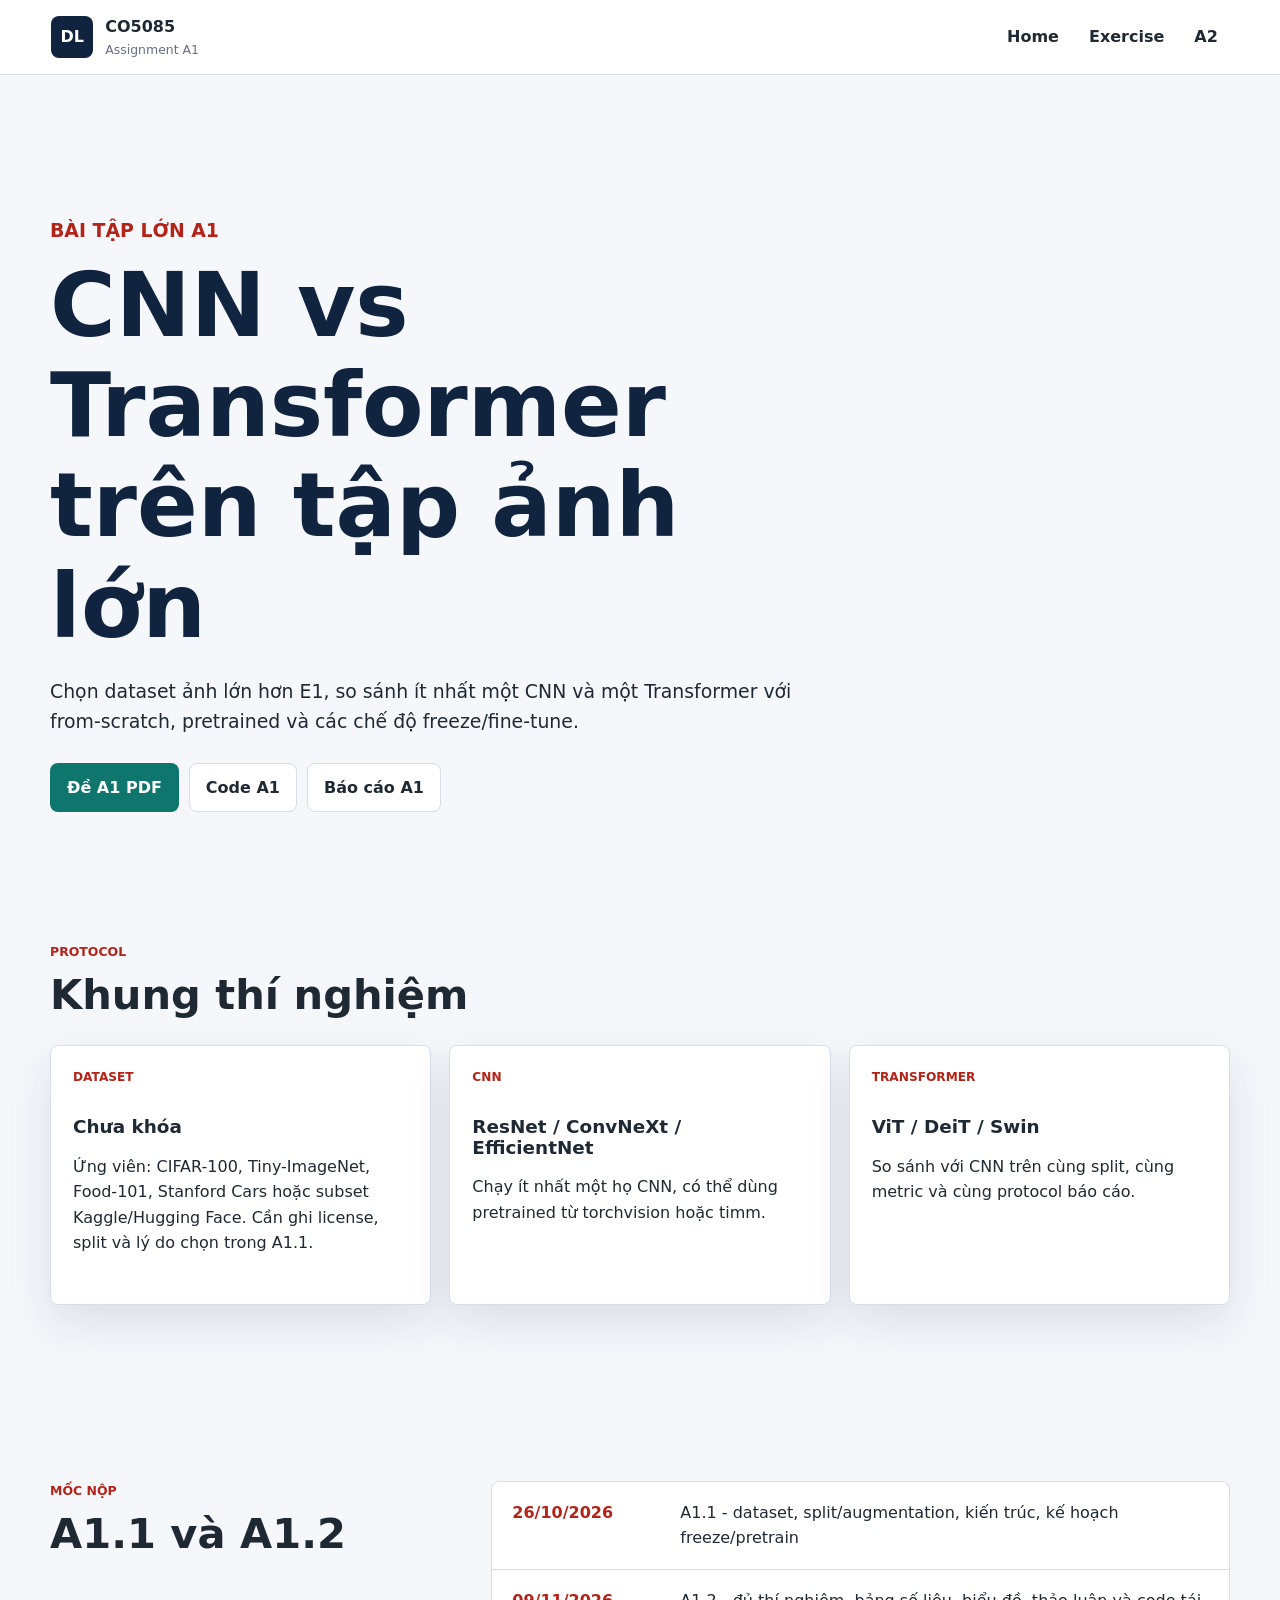
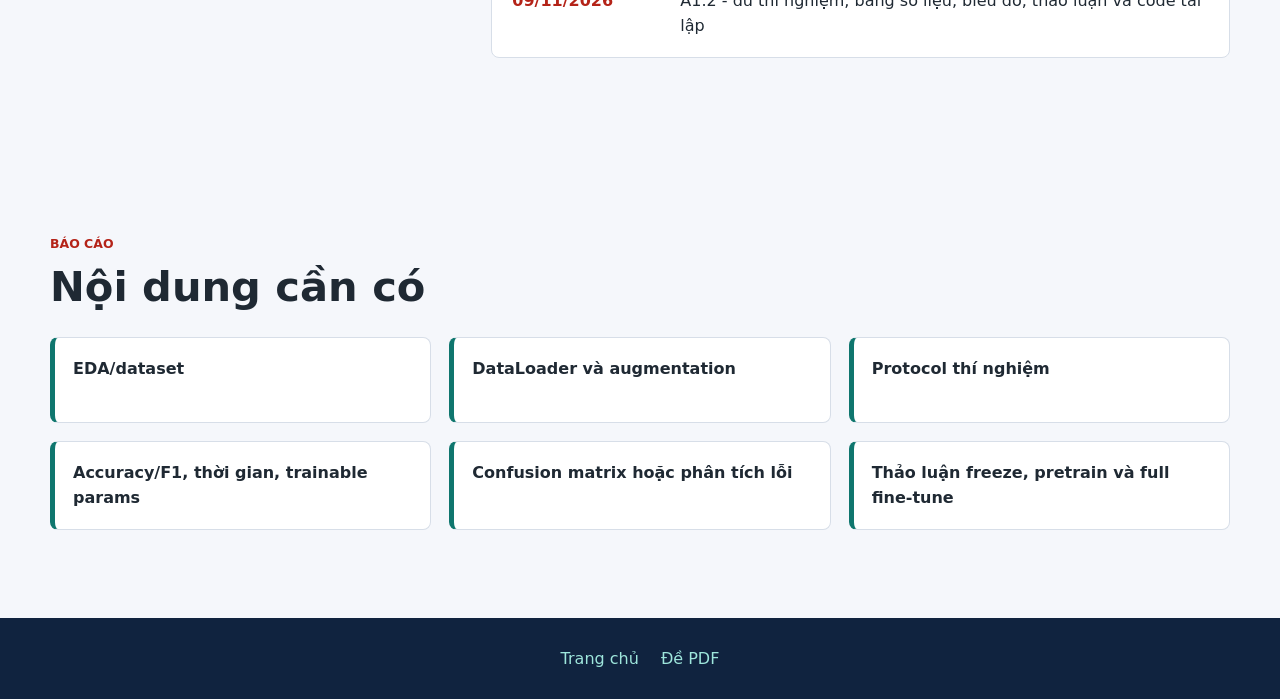
==== pages/assignment1.html @ 10798b80 "Create coursework landing page" ====
<!doctype html>
<html lang="vi">
  <head>
    <meta charset="utf-8" />
    <meta name="viewport" content="width=device-width, initial-scale=1" />
    <title>Assignment A1 - CO5085</title>
    <link rel="stylesheet" href="../assets/css/styles.css" />
  </head>
  <body>
    <header class="site-header">
      <a class="brand" href="../index.html" aria-label="Trang chủ CO5085">
        <span class="brand-mark">DL</span>
        <span>
          <strong>CO5085</strong>
          <small>Assignment A1</small>
        </span>
      </a>
      <nav class="nav-links" aria-label="Điều hướng chính">
        <a href="../index.html">Home</a>
        <a href="exercises.html">Exercise</a>
        <a href="assignment2.html">A2</a>
      </nav>
    </header>

    <main>
      <section class="page-hero">
        <p class="eyebrow">Bài tập lớn A1</p>
        <h1>CNN vs Transformer trên tập ảnh lớn</h1>
        <p>
          Chọn dataset ảnh lớn hơn E1, so sánh ít nhất một CNN và một Transformer với
          from-scratch, pretrained và các chế độ freeze/fine-tune.
        </p>
        <div class="hero-actions">
          <a class="button button-primary" href="../Exercise/assignment1-vne.pdf">Đề A1 PDF</a>
          <a class="button button-secondary" href="https://github.com/baond12/Deee_Learning_Course_Repo/tree/main/A1" target="_blank" rel="noreferrer">Code A1</a>
          <a class="button button-secondary" href="https://github.com/baond12/Deee_Learning_Course_Repo/blob/main/reports/assignment1.pdf" target="_blank" rel="noreferrer">Báo cáo A1</a>
        </div>
      </section>

      <section class="section">
        <div class="section-heading">
          <p class="section-kicker">Protocol</p>
          <h2>Khung thí nghiệm</h2>
        </div>
        <div class="detail-grid">
          <article class="detail-card">
            <span class="card-label">Dataset</span>
            <h3>Chưa khóa</h3>
            <p>
              Ứng viên: CIFAR-100, Tiny-ImageNet, Food-101, Stanford Cars hoặc subset
              Kaggle/Hugging Face. Cần ghi license, split và lý do chọn trong A1.1.
            </p>
          </article>
          <article class="detail-card">
            <span class="card-label">CNN</span>
            <h3>ResNet / ConvNeXt / EfficientNet</h3>
            <p>Chạy ít nhất một họ CNN, có thể dùng pretrained từ torchvision hoặc timm.</p>
          </article>
          <article class="detail-card">
            <span class="card-label">Transformer</span>
            <h3>ViT / DeiT / Swin</h3>
            <p>So sánh với CNN trên cùng split, cùng metric và cùng protocol báo cáo.</p>
          </article>
        </div>
      </section>

      <section class="section two-column">
        <div>
          <p class="section-kicker">Mốc nộp</p>
          <h2>A1.1 và A1.2</h2>
        </div>
        <div class="timeline">
          <div class="timeline-row">
            <time datetime="2026-10-26">26/10/2026</time>
            <span>A1.1 - dataset, split/augmentation, kiến trúc, kế hoạch freeze/pretrain</span>
          </div>
          <div class="timeline-row">
            <time datetime="2026-11-09">09/11/2026</time>
            <span>A1.2 - đủ thí nghiệm, bảng số liệu, biểu đồ, thảo luận và code tái lập</span>
          </div>
        </div>
      </section>

      <section class="section">
        <div class="section-heading">
          <p class="section-kicker">Báo cáo</p>
          <h2>Nội dung cần có</h2>
        </div>
        <div class="check-grid">
          <span>EDA/dataset</span>
          <span>DataLoader và augmentation</span>
          <span>Protocol thí nghiệm</span>
          <span>Accuracy/F1, thời gian, trainable params</span>
          <span>Confusion matrix hoặc phân tích lỗi</span>
          <span>Thảo luận freeze, pretrain và full fine-tune</span>
        </div>
      </section>
    </main>

    <footer class="site-footer">
      <a href="../index.html">Trang chủ</a>
      <a href="../Exercise/assignment1-vne.pdf">Đề PDF</a>
    </footer>
  </body>
</html>
---- assets/css/styles.css ----
:root {
  --ink: #1f2933;
  --muted: #667085;
  --line: #d7dee8;
  --paper: #ffffff;
  --surface: #f5f7fb;
  --deep: #10233f;
  --teal: #0f766e;
  --red: #b42318;
  --amber: #b7791f;
  --blue: #1d4ed8;
  --shadow: 0 18px 45px rgba(16, 35, 63, 0.11);
}

* {
  box-sizing: border-box;
}

body {
  margin: 0;
  color: var(--ink);
  background: var(--surface);
  font-family: Inter, ui-sans-serif, system-ui, -apple-system, BlinkMacSystemFont, "Segoe UI",
    sans-serif;
  line-height: 1.6;
}

a {
  color: var(--teal);
  text-decoration: none;
}

a:hover {
  color: var(--red);
}

.site-header {
  position: sticky;
  top: 0;
  z-index: 10;
  display: flex;
  align-items: center;
  justify-content: space-between;
  gap: 24px;
  padding: 14px clamp(18px, 4vw, 56px);
  background: rgba(255, 255, 255, 0.92);
  border-bottom: 1px solid var(--line);
  backdrop-filter: blur(14px);
}

.brand {
  display: inline-flex;
  align-items: center;
  gap: 12px;
  color: var(--ink);
}

.brand-mark {
  display: grid;
  width: 42px;
  height: 42px;
  place-items: center;
  border-radius: 8px;
  color: #ffffff;
  background: var(--deep);
  font-weight: 800;
  letter-spacing: 0;
}

.brand strong,
.brand small {
  display: block;
}

.brand small {
  color: var(--muted);
  font-size: 0.78rem;
}

.nav-links {
  display: flex;
  flex-wrap: wrap;
  gap: 8px;
  justify-content: flex-end;
}

.nav-links a {
  padding: 8px 11px;
  border-radius: 8px;
  color: var(--ink);
  font-weight: 650;
}

.nav-links a:hover {
  background: #e9eef5;
}

.hero {
  position: relative;
  display: grid;
  min-height: 72vh;
  align-items: end;
  overflow: hidden;
  background-position: center;
  background-size: cover;
}

.hero-home {
  background-image: url("../img/course-roadmap.png");
}

.hero-shade {
  position: absolute;
  inset: 0;
  background:
    linear-gradient(90deg, rgba(11, 31, 56, 0.88), rgba(11, 31, 56, 0.62) 52%, rgba(11, 31, 56, 0.22)),
    linear-gradient(0deg, rgba(11, 31, 56, 0.38), rgba(11, 31, 56, 0));
}

.hero-content {
  position: relative;
  width: min(860px, calc(100% - 36px));
  padding: 112px 0 80px;
  margin: 0 auto;
  color: #ffffff;
}

.eyebrow,
.section-kicker {
  margin: 0 0 10px;
  color: var(--red);
  font-size: 0.78rem;
  font-weight: 800;
  letter-spacing: 0;
  text-transform: uppercase;
}

.hero .eyebrow {
  color: #9ee6dc;
}

h1,
h2,
h3 {
  margin: 0;
  line-height: 1.12;
}

h1 {
  max-width: 760px;
  font-size: clamp(2.6rem, 7vw, 5.7rem);
  letter-spacing: 0;
}

h2 {
  font-size: clamp(1.7rem, 3.4vw, 2.6rem);
}

h3 {
  font-size: 1.15rem;
}

p {
  margin: 0;
}

.hero-copy,
.page-hero p {
  max-width: 760px;
  margin-top: 20px;
  font-size: clamp(1rem, 2vw, 1.18rem);
}

.hero-actions,
.card-actions {
  display: flex;
  flex-wrap: wrap;
  gap: 10px;
  margin-top: 26px;
}

.button,
.card-actions a,
.link-panel a {
  display: inline-flex;
  min-height: 42px;
  align-items: center;
  justify-content: center;
  border-radius: 8px;
  font-weight: 750;
}

.button {
  padding: 11px 16px;
  border: 1px solid transparent;
}

.button-primary {
  color: #ffffff;
  background: var(--teal);
}

.button-primary:hover {
  color: #ffffff;
  background: #0b5f59;
}

.button-secondary {
  color: var(--ink);
  background: #ffffff;
  border-color: var(--line);
}

.button-secondary:hover {
  color: var(--deep);
  background: #edf4f2;
}

.section {
  width: min(1180px, calc(100% - 36px));
  padding: clamp(54px, 8vw, 88px) 0;
  margin: 0 auto;
}

.section-heading {
  max-width: 760px;
  margin-bottom: 26px;
}

.two-column {
  display: grid;
  grid-template-columns: minmax(220px, 0.8fr) minmax(0, 1.6fr);
  gap: clamp(26px, 6vw, 72px);
  align-items: start;
}

.info-grid,
.submission-grid,
.work-grid,
.detail-grid,
.check-grid {
  display: grid;
  gap: 18px;
}

.info-grid {
  grid-template-columns: repeat(3, minmax(0, 1fr));
}

.submission-grid,
.work-grid,
.detail-grid {
  grid-template-columns: repeat(3, minmax(0, 1fr));
}

.info-card,
.submission-card,
.work-card,
.detail-card {
  min-width: 0;
  padding: 22px;
  border: 1px solid var(--line);
  border-radius: 8px;
  background: var(--paper);
  box-shadow: var(--shadow);
}

.submission-card,
.work-card,
.detail-card {
  display: flex;
  min-height: 260px;
  flex-direction: column;
  gap: 16px;
}

.card-label,
.status-pill {
  display: inline-flex;
  width: fit-content;
  align-items: center;
  border-radius: 999px;
  font-size: 0.76rem;
  font-weight: 800;
}

.card-label {
  margin-bottom: 14px;
  color: var(--red);
  text-transform: uppercase;
}

.status-pill {
  padding: 5px 9px;
  color: #ffffff;
  background: var(--deep);
}

.card-actions {
  margin-top: auto;
}

.card-actions a {
  padding: 8px 10px;
  background: #edf4f2;
}

.timeline {
  overflow: hidden;
  border: 1px solid var(--line);
  border-radius: 8px;
  background: var(--paper);
}

.timeline-row {
  display: grid;
  grid-template-columns: 150px minmax(0, 1fr);
  gap: 18px;
  padding: 18px 20px;
  border-bottom: 1px solid var(--line);
}

.timeline-row:last-child {
  border-bottom: 0;
}

.timeline-row time {
  color: var(--red);
  font-weight: 850;
}

.timeline-row span {
  min-width: 0;
}

.page-hero {
  width: min(1180px, calc(100% - 36px));
  padding: clamp(70px, 10vw, 120px) 0 42px;
  margin: 0 auto;
}

.page-hero h1 {
  color: var(--deep);
}

.clean-list {
  padding: 0;
  margin: 0;
  list-style: none;
}

.clean-list li {
  padding: 9px 0;
  border-top: 1px solid var(--line);
}

.link-panel {
  display: grid;
  grid-template-columns: repeat(2, minmax(0, 1fr));
  gap: 12px;
}

.link-panel a {
  padding: 14px 16px;
  color: var(--deep);
  background: #ffffff;
  border: 1px solid var(--line);
}

.link-panel a:hover {
  background: #edf4f2;
}

.check-grid {
  grid-template-columns: repeat(3, minmax(0, 1fr));
}

.check-grid span {
  min-height: 86px;
  padding: 18px;
  border: 1px solid var(--line);
  border-left: 5px solid var(--teal);
  border-radius: 8px;
  background: #ffffff;
  font-weight: 700;
}

.site-footer {
  display: flex;
  flex-wrap: wrap;
  gap: 12px 22px;
  justify-content: center;
  padding: 28px 18px;
  color: #dbe7f3;
  background: var(--deep);
}

.site-footer a {
  color: #9ee6dc;
}

@media (max-width: 920px) {
  .info-grid,
  .submission-grid,
  .work-grid,
  .detail-grid,
  .check-grid {
    grid-template-columns: 1fr 1fr;
  }

  .two-column {
    grid-template-columns: 1fr;
  }
}

@media (max-width: 680px) {
  .site-header {
    align-items: flex-start;
    flex-direction: column;
  }

  .nav-links {
    justify-content: flex-start;
  }

  .hero {
    min-height: 78vh;
  }

  .hero-content {
    padding: 92px 0 52px;
  }

  .info-grid,
  .submission-grid,
  .work-grid,
  .detail-grid,
  .check-grid,
  .link-panel {
    grid-template-columns: 1fr;
  }

  .timeline-row {
    grid-template-columns: 1fr;
    gap: 4px;
  }
}
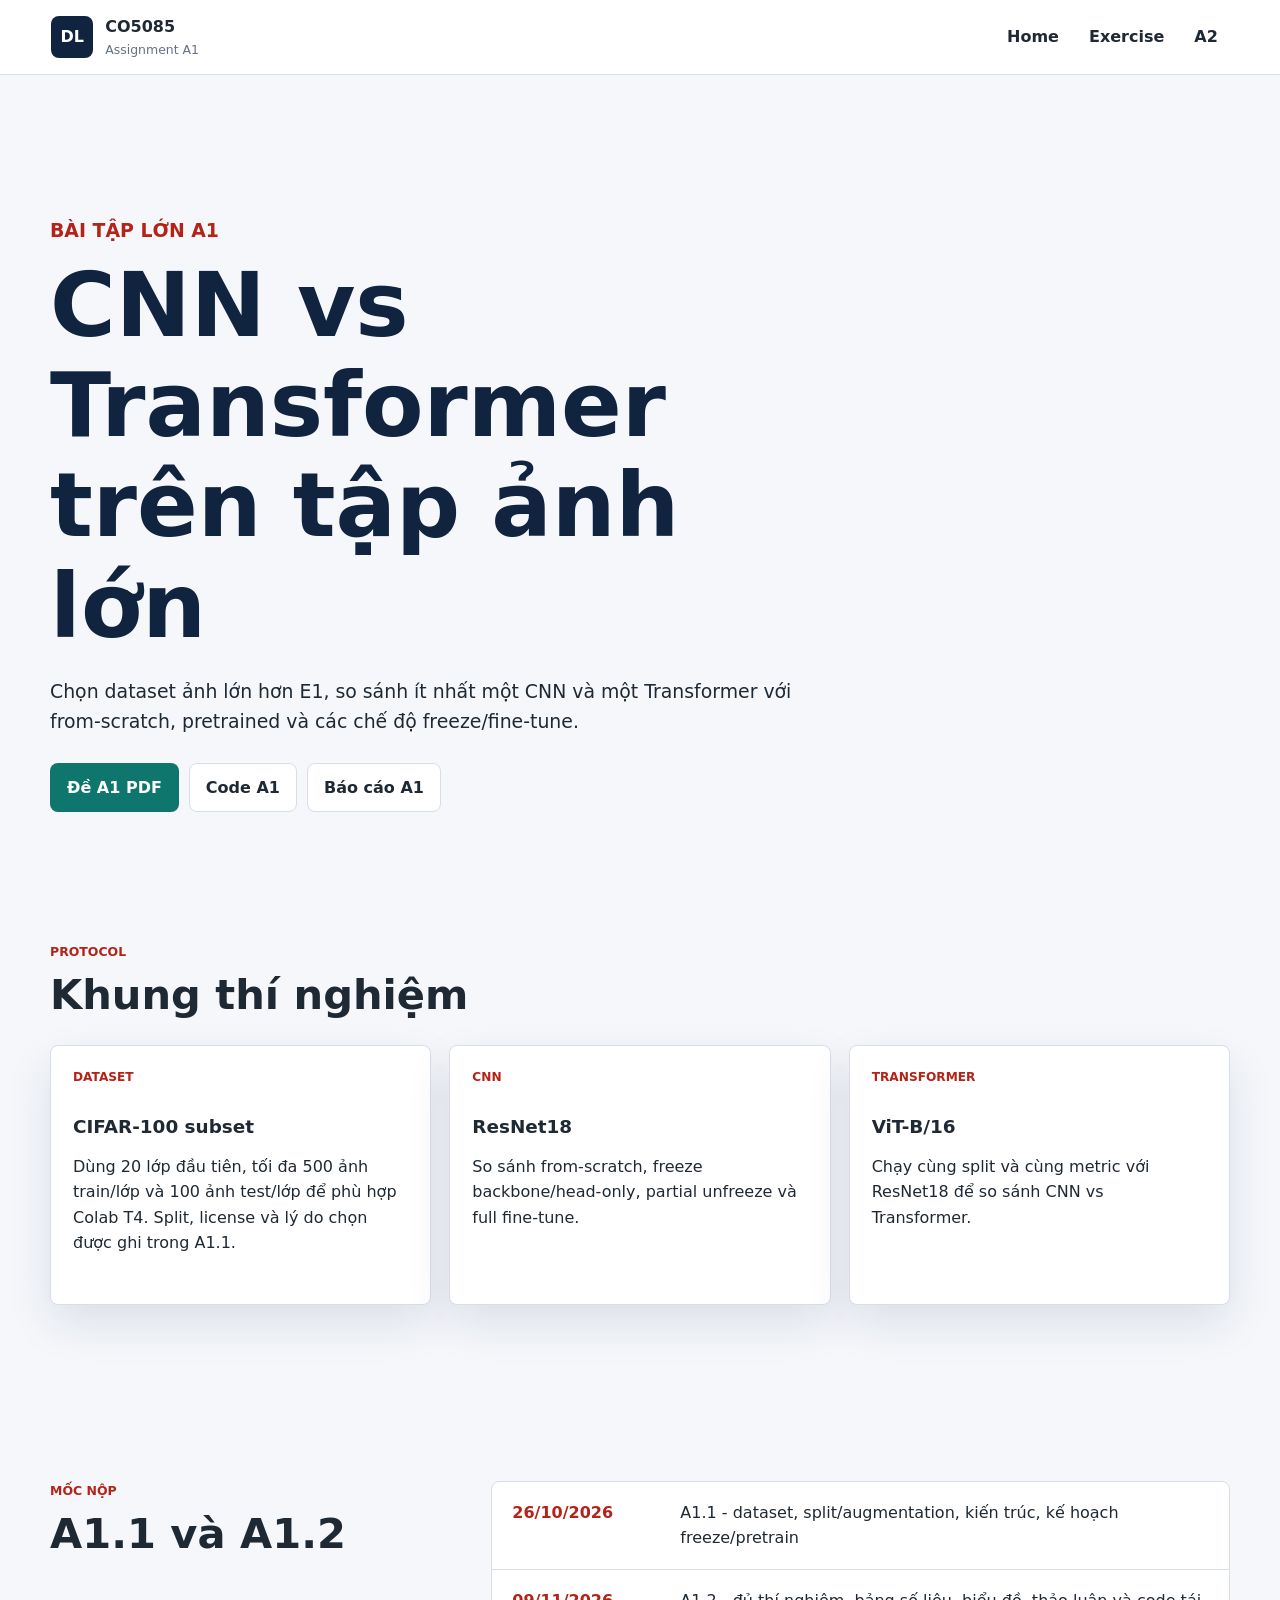
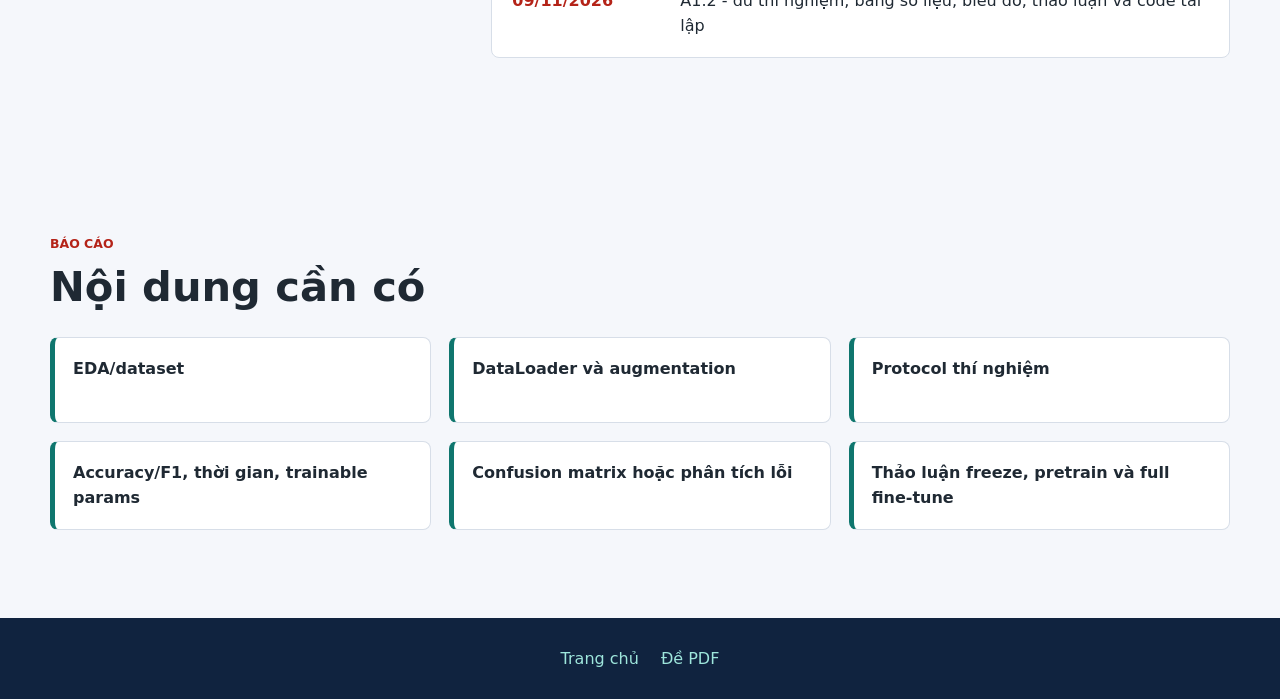
==== commit 9b7cf002: "Add A1.1 CNN vs Transformer pipeline" ====
--- a/pages/assignment1.html
+++ b/pages/assignment1.html
@@ -45,21 +45,21 @@
         <div class="detail-grid">
           <article class="detail-card">
             <span class="card-label">Dataset</span>
-            <h3>Chưa khóa</h3>
+            <h3>CIFAR-100 subset</h3>
             <p>
-              Ứng viên: CIFAR-100, Tiny-ImageNet, Food-101, Stanford Cars hoặc subset
-              Kaggle/Hugging Face. Cần ghi license, split và lý do chọn trong A1.1.
+              Dùng 20 lớp đầu tiên, tối đa 500 ảnh train/lớp và 100 ảnh test/lớp để phù
+              hợp Colab T4. Split, license và lý do chọn được ghi trong A1.1.
             </p>
           </article>
           <article class="detail-card">
             <span class="card-label">CNN</span>
-            <h3>ResNet / ConvNeXt / EfficientNet</h3>
-            <p>Chạy ít nhất một họ CNN, có thể dùng pretrained từ torchvision hoặc timm.</p>
+            <h3>ResNet18</h3>
+            <p>So sánh from-scratch, freeze backbone/head-only, partial unfreeze và full fine-tune.</p>
           </article>
           <article class="detail-card">
             <span class="card-label">Transformer</span>
-            <h3>ViT / DeiT / Swin</h3>
-            <p>So sánh với CNN trên cùng split, cùng metric và cùng protocol báo cáo.</p>
+            <h3>ViT-B/16</h3>
+            <p>Chạy cùng split và cùng metric với ResNet18 để so sánh CNN vs Transformer.</p>
           </article>
         </div>
       </section>
@@ -103,4 +103,3 @@
     </footer>
   </body>
 </html>
-
--- a/assets/css/styles.css
+++ b/assets/css/styles.css
@@ -244,7 +244,7 @@
 }
 
 .info-grid {
-  grid-template-columns: repeat(3, minmax(0, 1fr));
+  grid-template-columns: 1fr 1fr 1.4fr;
 }
 
 .submission-grid,
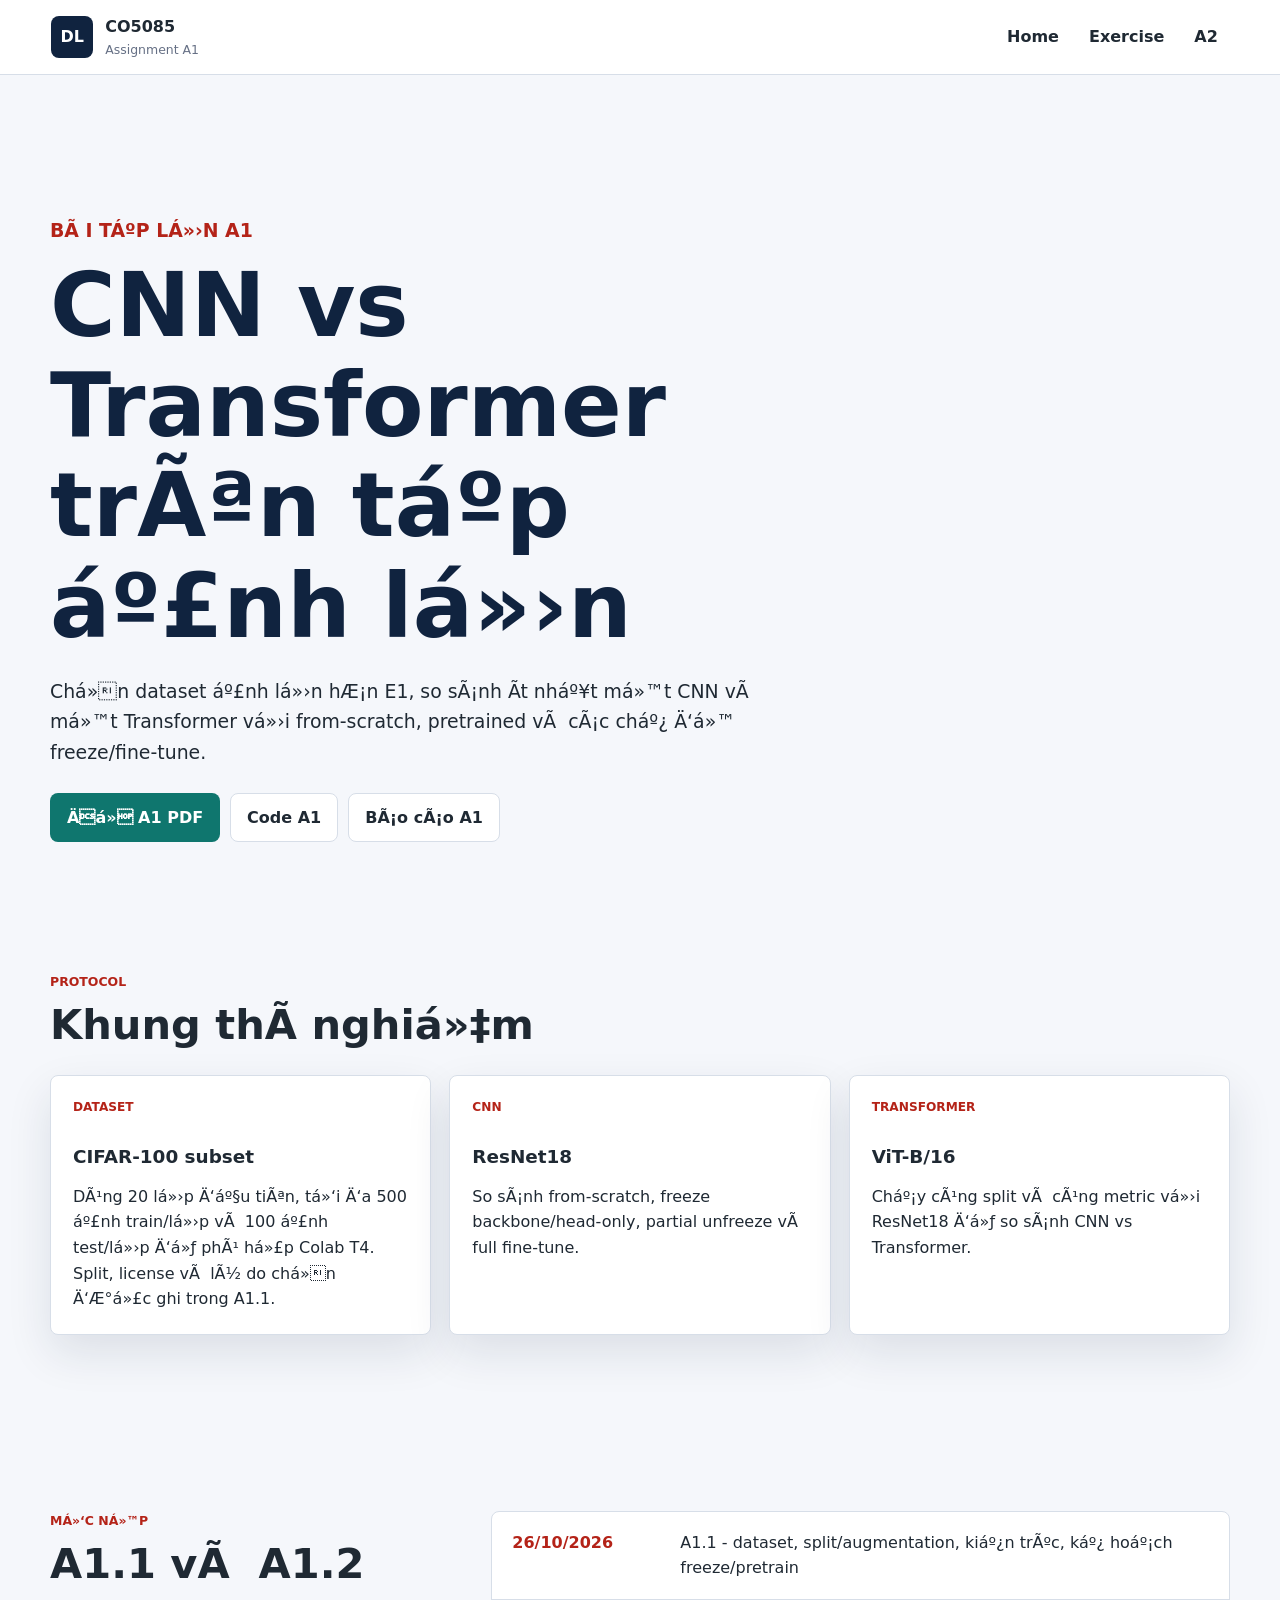
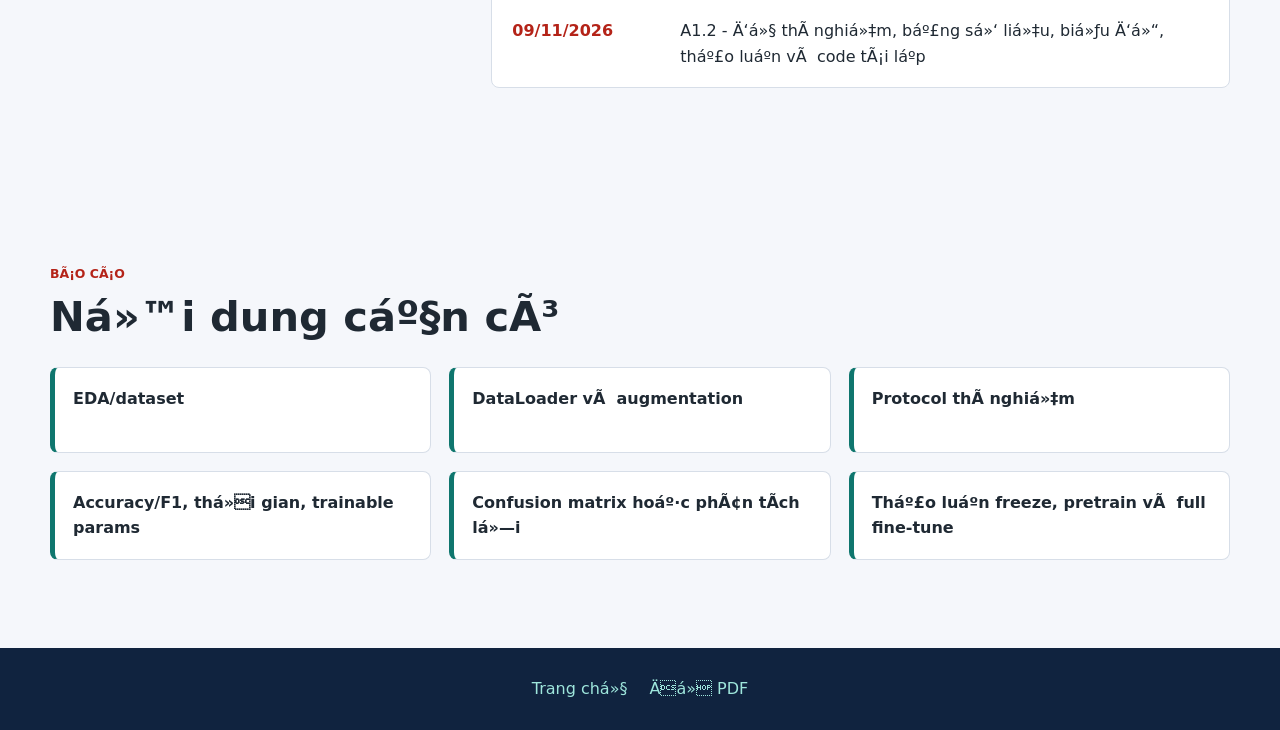
==== commit 917fa75c: "Update repository links after rename" ====
--- a/pages/assignment1.html
+++ b/pages/assignment1.html
@@ -1,4 +1,4 @@
-<!doctype html>
+﻿<!doctype html>
 <html lang="vi">
   <head>
     <meta charset="utf-8" />
@@ -8,14 +8,14 @@
   </head>
   <body>
     <header class="site-header">
-      <a class="brand" href="../index.html" aria-label="Trang chủ CO5085">
+      <a class="brand" href="../index.html" aria-label="Trang chá»§ CO5085">
         <span class="brand-mark">DL</span>
         <span>
           <strong>CO5085</strong>
           <small>Assignment A1</small>
         </span>
       </a>
-      <nav class="nav-links" aria-label="Điều hướng chính">
+      <nav class="nav-links" aria-label="Äiá»u hÆ°á»›ng chÃ­nh">
         <a href="../index.html">Home</a>
         <a href="exercises.html">Exercise</a>
         <a href="assignment2.html">A2</a>
@@ -24,82 +24,82 @@
 
     <main>
       <section class="page-hero">
-        <p class="eyebrow">Bài tập lớn A1</p>
-        <h1>CNN vs Transformer trên tập ảnh lớn</h1>
+        <p class="eyebrow">BÃ i táº­p lá»›n A1</p>
+        <h1>CNN vs Transformer trÃªn táº­p áº£nh lá»›n</h1>
         <p>
-          Chọn dataset ảnh lớn hơn E1, so sánh ít nhất một CNN và một Transformer với
-          from-scratch, pretrained và các chế độ freeze/fine-tune.
+          Chá»n dataset áº£nh lá»›n hÆ¡n E1, so sÃ¡nh Ã­t nháº¥t má»™t CNN vÃ  má»™t Transformer vá»›i
+          from-scratch, pretrained vÃ  cÃ¡c cháº¿ Ä‘á»™ freeze/fine-tune.
         </p>
         <div class="hero-actions">
-          <a class="button button-primary" href="../Exercise/assignment1-vne.pdf">Đề A1 PDF</a>
-          <a class="button button-secondary" href="https://github.com/baond12/Deee_Learning_Course_Repo/tree/main/A1" target="_blank" rel="noreferrer">Code A1</a>
-          <a class="button button-secondary" href="https://github.com/baond12/Deee_Learning_Course_Repo/blob/main/reports/assignment1.pdf" target="_blank" rel="noreferrer">Báo cáo A1</a>
+          <a class="button button-primary" href="../Exercise/assignment1-vne.pdf">Äá» A1 PDF</a>
+          <a class="button button-secondary" href="https://github.com/baond12/Deep_Learning_Course_HK261/tree/main/A1" target="_blank" rel="noreferrer">Code A1</a>
+          <a class="button button-secondary" href="https://github.com/baond12/Deep_Learning_Course_HK261/blob/main/reports/assignment1.pdf" target="_blank" rel="noreferrer">BÃ¡o cÃ¡o A1</a>
         </div>
       </section>
 
       <section class="section">
         <div class="section-heading">
           <p class="section-kicker">Protocol</p>
-          <h2>Khung thí nghiệm</h2>
+          <h2>Khung thÃ­ nghiá»‡m</h2>
         </div>
         <div class="detail-grid">
           <article class="detail-card">
             <span class="card-label">Dataset</span>
             <h3>CIFAR-100 subset</h3>
             <p>
-              Dùng 20 lớp đầu tiên, tối đa 500 ảnh train/lớp và 100 ảnh test/lớp để phù
-              hợp Colab T4. Split, license và lý do chọn được ghi trong A1.1.
+              DÃ¹ng 20 lá»›p Ä‘áº§u tiÃªn, tá»‘i Ä‘a 500 áº£nh train/lá»›p vÃ  100 áº£nh test/lá»›p Ä‘á»ƒ phÃ¹
+              há»£p Colab T4. Split, license vÃ  lÃ½ do chá»n Ä‘Æ°á»£c ghi trong A1.1.
             </p>
           </article>
           <article class="detail-card">
             <span class="card-label">CNN</span>
             <h3>ResNet18</h3>
-            <p>So sánh from-scratch, freeze backbone/head-only, partial unfreeze và full fine-tune.</p>
+            <p>So sÃ¡nh from-scratch, freeze backbone/head-only, partial unfreeze vÃ  full fine-tune.</p>
           </article>
           <article class="detail-card">
             <span class="card-label">Transformer</span>
             <h3>ViT-B/16</h3>
-            <p>Chạy cùng split và cùng metric với ResNet18 để so sánh CNN vs Transformer.</p>
+            <p>Cháº¡y cÃ¹ng split vÃ  cÃ¹ng metric vá»›i ResNet18 Ä‘á»ƒ so sÃ¡nh CNN vs Transformer.</p>
           </article>
         </div>
       </section>
 
       <section class="section two-column">
         <div>
-          <p class="section-kicker">Mốc nộp</p>
-          <h2>A1.1 và A1.2</h2>
+          <p class="section-kicker">Má»‘c ná»™p</p>
+          <h2>A1.1 vÃ  A1.2</h2>
         </div>
         <div class="timeline">
           <div class="timeline-row">
             <time datetime="2026-10-26">26/10/2026</time>
-            <span>A1.1 - dataset, split/augmentation, kiến trúc, kế hoạch freeze/pretrain</span>
+            <span>A1.1 - dataset, split/augmentation, kiáº¿n trÃºc, káº¿ hoáº¡ch freeze/pretrain</span>
           </div>
           <div class="timeline-row">
             <time datetime="2026-11-09">09/11/2026</time>
-            <span>A1.2 - đủ thí nghiệm, bảng số liệu, biểu đồ, thảo luận và code tái lập</span>
+            <span>A1.2 - Ä‘á»§ thÃ­ nghiá»‡m, báº£ng sá»‘ liá»‡u, biá»ƒu Ä‘á»“, tháº£o luáº­n vÃ  code tÃ¡i láº­p</span>
           </div>
         </div>
       </section>
 
       <section class="section">
         <div class="section-heading">
-          <p class="section-kicker">Báo cáo</p>
-          <h2>Nội dung cần có</h2>
+          <p class="section-kicker">BÃ¡o cÃ¡o</p>
+          <h2>Ná»™i dung cáº§n cÃ³</h2>
         </div>
         <div class="check-grid">
           <span>EDA/dataset</span>
-          <span>DataLoader và augmentation</span>
-          <span>Protocol thí nghiệm</span>
-          <span>Accuracy/F1, thời gian, trainable params</span>
-          <span>Confusion matrix hoặc phân tích lỗi</span>
-          <span>Thảo luận freeze, pretrain và full fine-tune</span>
+          <span>DataLoader vÃ  augmentation</span>
+          <span>Protocol thÃ­ nghiá»‡m</span>
+          <span>Accuracy/F1, thá»i gian, trainable params</span>
+          <span>Confusion matrix hoáº·c phÃ¢n tÃ­ch lá»—i</span>
+          <span>Tháº£o luáº­n freeze, pretrain vÃ  full fine-tune</span>
         </div>
       </section>
     </main>
 
     <footer class="site-footer">
-      <a href="../index.html">Trang chủ</a>
-      <a href="../Exercise/assignment1-vne.pdf">Đề PDF</a>
+      <a href="../index.html">Trang chá»§</a>
+      <a href="../Exercise/assignment1-vne.pdf">Äá» PDF</a>
     </footer>
   </body>
 </html>
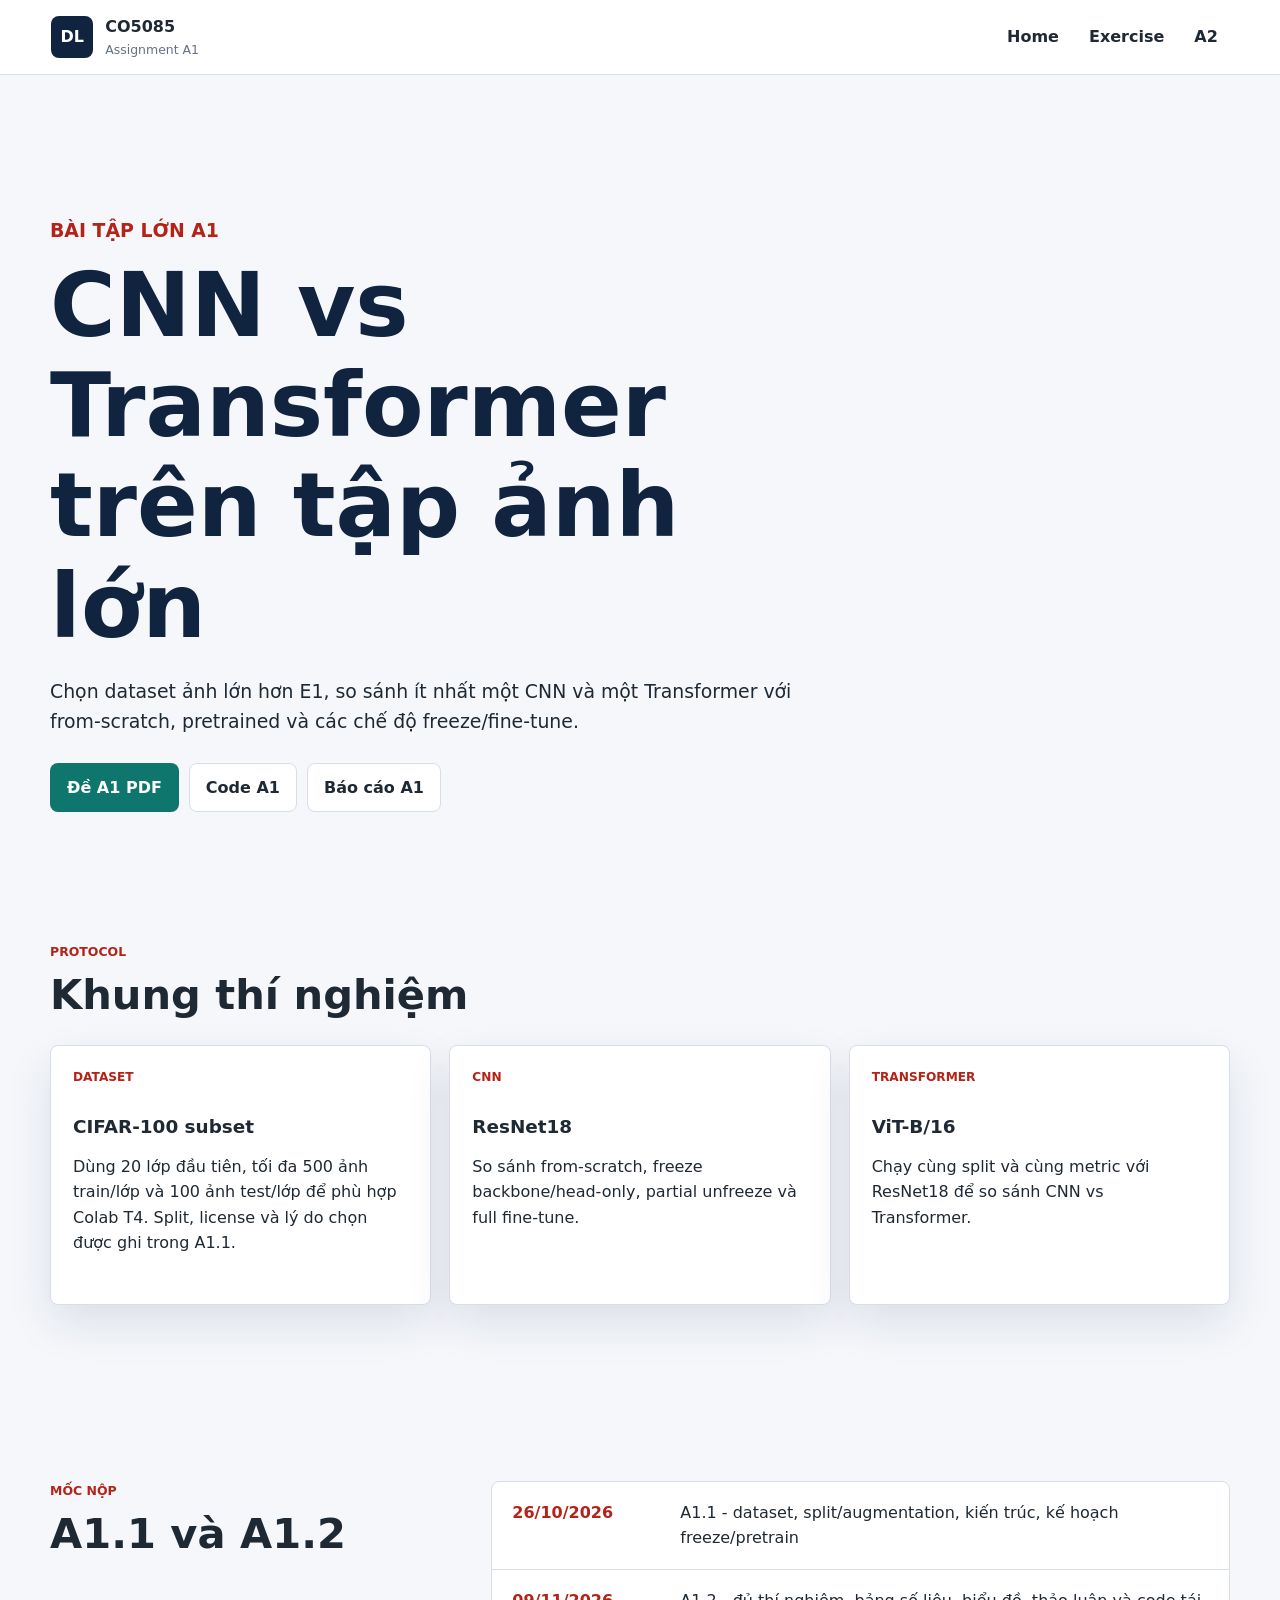
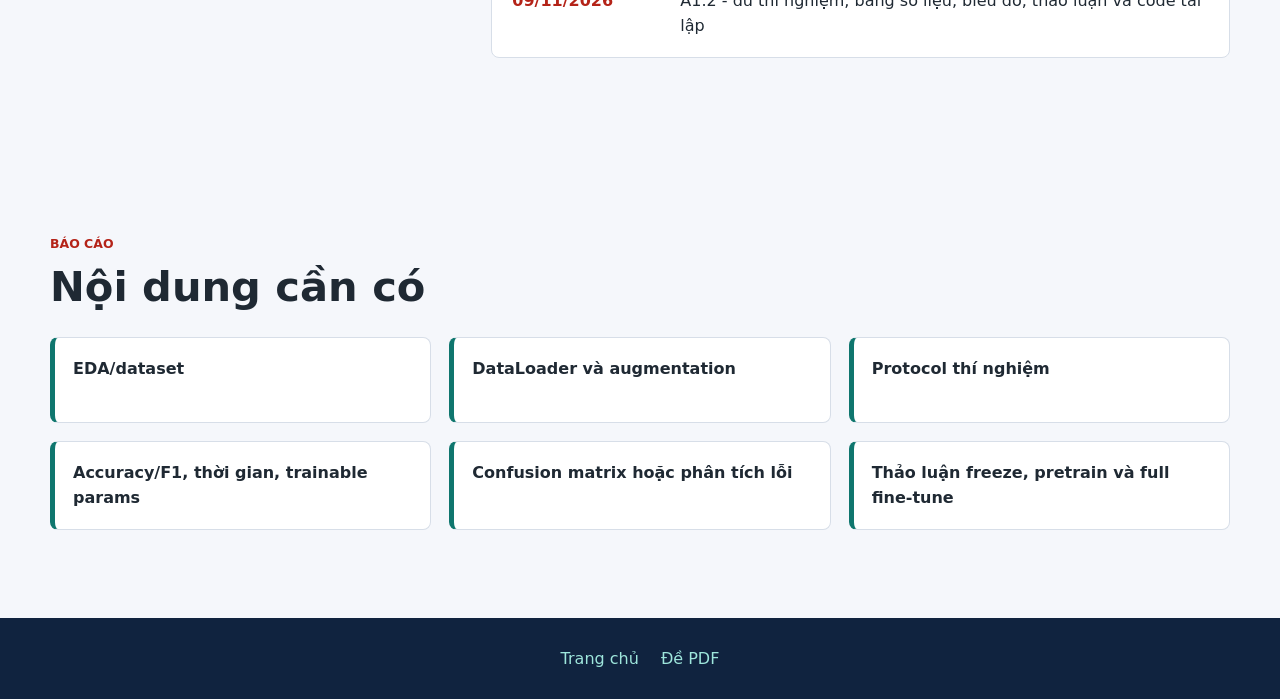
==== commit 00aebfce: "Fix Vietnamese text encoding" ====
--- a/pages/assignment1.html
+++ b/pages/assignment1.html
@@ -1,4 +1,4 @@
-﻿<!doctype html>
+<!doctype html>
 <html lang="vi">
   <head>
     <meta charset="utf-8" />
@@ -8,14 +8,14 @@
   </head>
   <body>
     <header class="site-header">
-      <a class="brand" href="../index.html" aria-label="Trang chá»§ CO5085">
+      <a class="brand" href="../index.html" aria-label="Trang chủ CO5085">
         <span class="brand-mark">DL</span>
         <span>
           <strong>CO5085</strong>
           <small>Assignment A1</small>
         </span>
       </a>
-      <nav class="nav-links" aria-label="Äiá»u hÆ°á»›ng chÃ­nh">
+      <nav class="nav-links" aria-label="Điều hướng chính">
         <a href="../index.html">Home</a>
         <a href="exercises.html">Exercise</a>
         <a href="assignment2.html">A2</a>
@@ -24,82 +24,82 @@
 
     <main>
       <section class="page-hero">
-        <p class="eyebrow">BÃ i táº­p lá»›n A1</p>
-        <h1>CNN vs Transformer trÃªn táº­p áº£nh lá»›n</h1>
+        <p class="eyebrow">Bài tập lớn A1</p>
+        <h1>CNN vs Transformer trên tập ảnh lớn</h1>
         <p>
-          Chá»n dataset áº£nh lá»›n hÆ¡n E1, so sÃ¡nh Ã­t nháº¥t má»™t CNN vÃ  má»™t Transformer vá»›i
-          from-scratch, pretrained vÃ  cÃ¡c cháº¿ Ä‘á»™ freeze/fine-tune.
+          Chọn dataset ảnh lớn hơn E1, so sánh ít nhất một CNN và một Transformer với
+          from-scratch, pretrained và các chế độ freeze/fine-tune.
         </p>
         <div class="hero-actions">
-          <a class="button button-primary" href="../Exercise/assignment1-vne.pdf">Äá» A1 PDF</a>
+          <a class="button button-primary" href="../Exercise/assignment1-vne.pdf">Đề A1 PDF</a>
           <a class="button button-secondary" href="https://github.com/baond12/Deep_Learning_Course_HK261/tree/main/A1" target="_blank" rel="noreferrer">Code A1</a>
-          <a class="button button-secondary" href="https://github.com/baond12/Deep_Learning_Course_HK261/blob/main/reports/assignment1.pdf" target="_blank" rel="noreferrer">BÃ¡o cÃ¡o A1</a>
+          <a class="button button-secondary" href="https://github.com/baond12/Deep_Learning_Course_HK261/blob/main/reports/assignment1.pdf" target="_blank" rel="noreferrer">Báo cáo A1</a>
         </div>
       </section>
 
       <section class="section">
         <div class="section-heading">
           <p class="section-kicker">Protocol</p>
-          <h2>Khung thÃ­ nghiá»‡m</h2>
+          <h2>Khung thí nghiệm</h2>
         </div>
         <div class="detail-grid">
           <article class="detail-card">
             <span class="card-label">Dataset</span>
             <h3>CIFAR-100 subset</h3>
             <p>
-              DÃ¹ng 20 lá»›p Ä‘áº§u tiÃªn, tá»‘i Ä‘a 500 áº£nh train/lá»›p vÃ  100 áº£nh test/lá»›p Ä‘á»ƒ phÃ¹
-              há»£p Colab T4. Split, license vÃ  lÃ½ do chá»n Ä‘Æ°á»£c ghi trong A1.1.
+              Dùng 20 lớp đầu tiên, tối đa 500 ảnh train/lớp và 100 ảnh test/lớp để phù
+              hợp Colab T4. Split, license và lý do chọn được ghi trong A1.1.
             </p>
           </article>
           <article class="detail-card">
             <span class="card-label">CNN</span>
             <h3>ResNet18</h3>
-            <p>So sÃ¡nh from-scratch, freeze backbone/head-only, partial unfreeze vÃ  full fine-tune.</p>
+            <p>So sánh from-scratch, freeze backbone/head-only, partial unfreeze và full fine-tune.</p>
           </article>
           <article class="detail-card">
             <span class="card-label">Transformer</span>
             <h3>ViT-B/16</h3>
-            <p>Cháº¡y cÃ¹ng split vÃ  cÃ¹ng metric vá»›i ResNet18 Ä‘á»ƒ so sÃ¡nh CNN vs Transformer.</p>
+            <p>Chạy cùng split và cùng metric với ResNet18 để so sánh CNN vs Transformer.</p>
           </article>
         </div>
       </section>
 
       <section class="section two-column">
         <div>
-          <p class="section-kicker">Má»‘c ná»™p</p>
-          <h2>A1.1 vÃ  A1.2</h2>
+          <p class="section-kicker">Mốc nộp</p>
+          <h2>A1.1 và A1.2</h2>
         </div>
         <div class="timeline">
           <div class="timeline-row">
             <time datetime="2026-10-26">26/10/2026</time>
-            <span>A1.1 - dataset, split/augmentation, kiáº¿n trÃºc, káº¿ hoáº¡ch freeze/pretrain</span>
+            <span>A1.1 - dataset, split/augmentation, kiến trúc, kế hoạch freeze/pretrain</span>
           </div>
           <div class="timeline-row">
             <time datetime="2026-11-09">09/11/2026</time>
-            <span>A1.2 - Ä‘á»§ thÃ­ nghiá»‡m, báº£ng sá»‘ liá»‡u, biá»ƒu Ä‘á»“, tháº£o luáº­n vÃ  code tÃ¡i láº­p</span>
+            <span>A1.2 - đủ thí nghiệm, bảng số liệu, biểu đồ, thảo luận và code tái lập</span>
           </div>
         </div>
       </section>
 
       <section class="section">
         <div class="section-heading">
-          <p class="section-kicker">BÃ¡o cÃ¡o</p>
-          <h2>Ná»™i dung cáº§n cÃ³</h2>
+          <p class="section-kicker">Báo cáo</p>
+          <h2>Nội dung cần có</h2>
         </div>
         <div class="check-grid">
           <span>EDA/dataset</span>
-          <span>DataLoader vÃ  augmentation</span>
-          <span>Protocol thÃ­ nghiá»‡m</span>
-          <span>Accuracy/F1, thá»i gian, trainable params</span>
-          <span>Confusion matrix hoáº·c phÃ¢n tÃ­ch lá»—i</span>
-          <span>Tháº£o luáº­n freeze, pretrain vÃ  full fine-tune</span>
+          <span>DataLoader và augmentation</span>
+          <span>Protocol thí nghiệm</span>
+          <span>Accuracy/F1, thời gian, trainable params</span>
+          <span>Confusion matrix hoặc phân tích lỗi</span>
+          <span>Thảo luận freeze, pretrain và full fine-tune</span>
         </div>
       </section>
     </main>
 
     <footer class="site-footer">
-      <a href="../index.html">Trang chá»§</a>
-      <a href="../Exercise/assignment1-vne.pdf">Äá» PDF</a>
+      <a href="../index.html">Trang chủ</a>
+      <a href="../Exercise/assignment1-vne.pdf">Đề PDF</a>
     </footer>
   </body>
 </html>
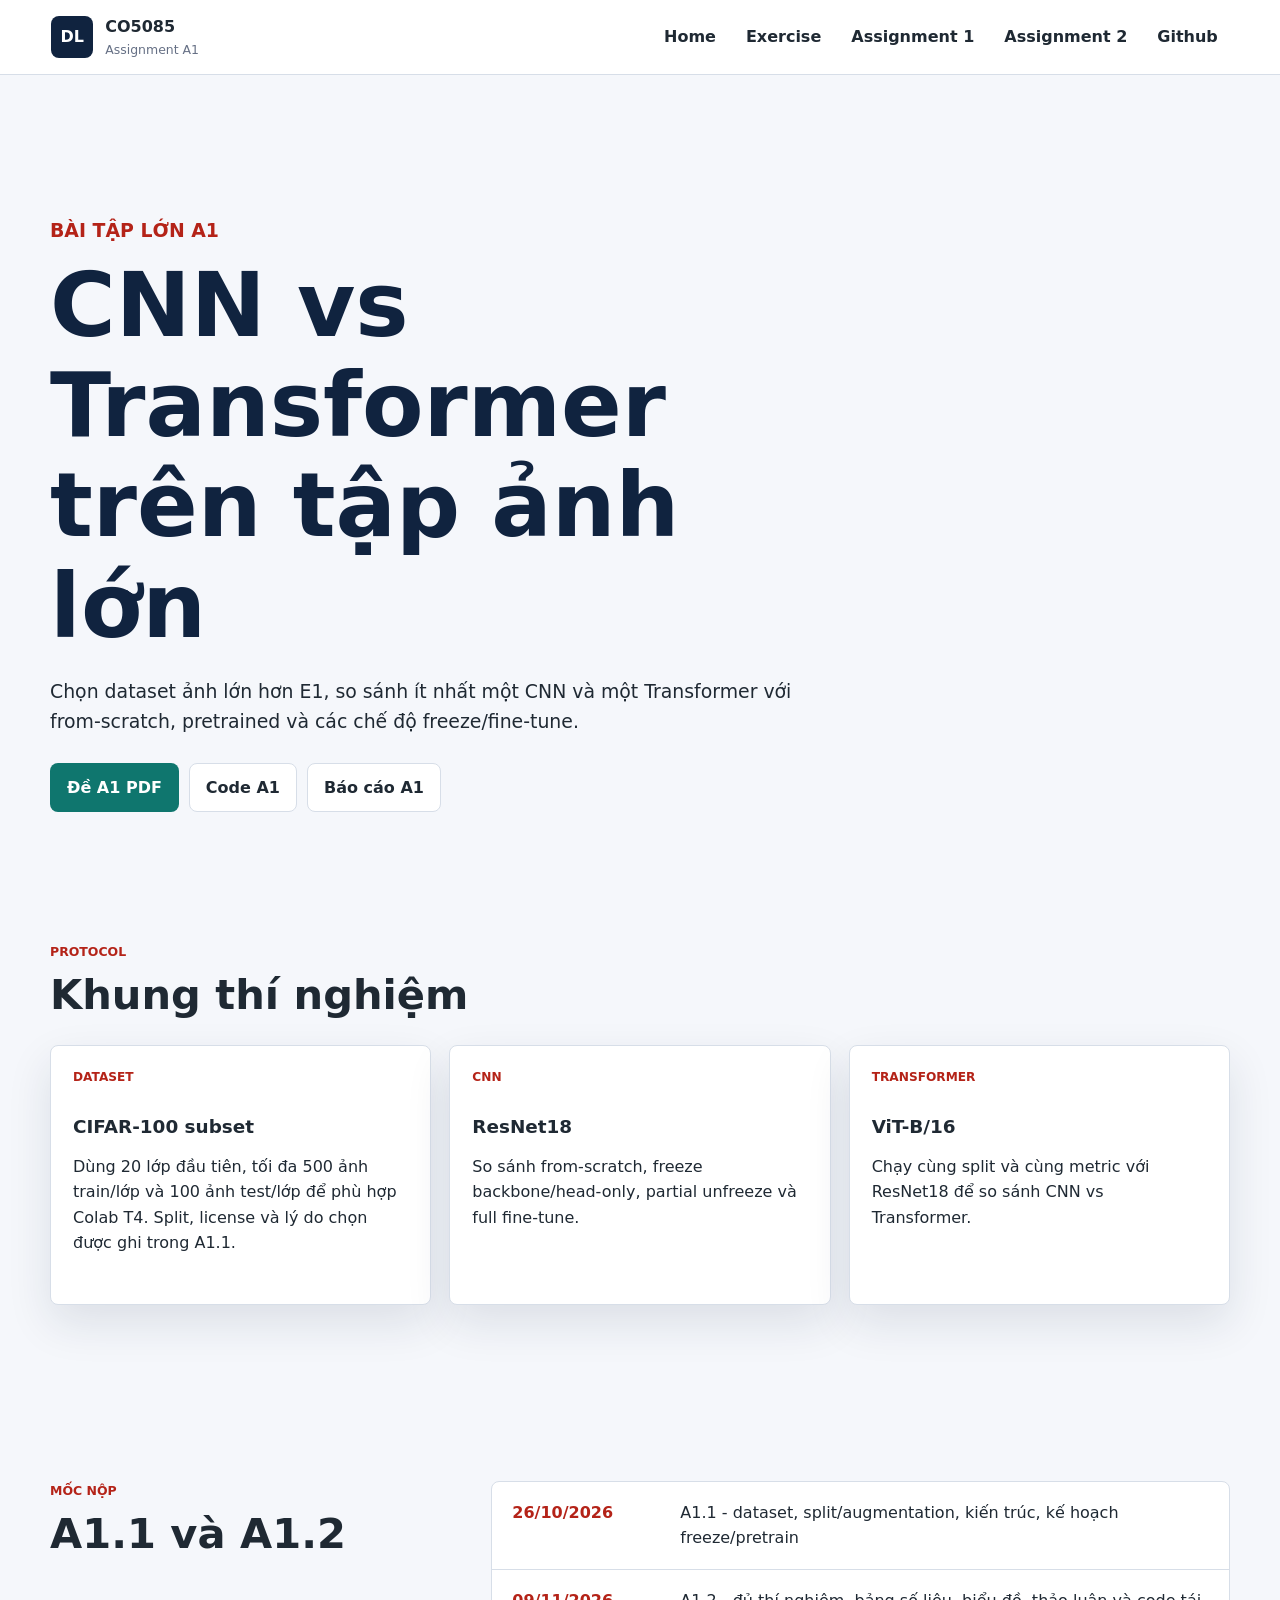
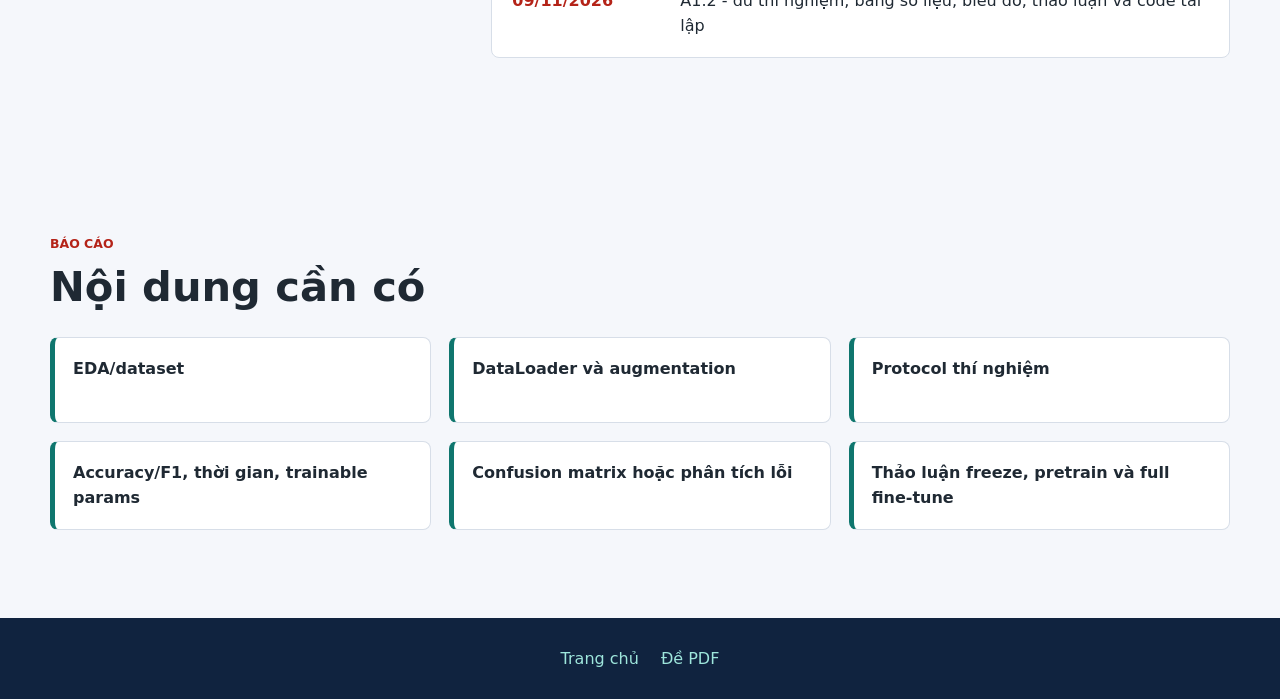
==== commit 8539acaa: "Standardize site navigation labels" ====
--- a/pages/assignment1.html
+++ b/pages/assignment1.html
@@ -18,7 +18,9 @@
       <nav class="nav-links" aria-label="Điều hướng chính">
         <a href="../index.html">Home</a>
         <a href="exercises.html">Exercise</a>
-        <a href="assignment2.html">A2</a>
+        <a href="assignment1.html">Assignment 1</a>
+        <a href="assignment2.html">Assignment 2</a>
+        <a href="https://github.com/baond12/Deep_Learning_Course_HK261" target="_blank" rel="noreferrer">Github</a>
       </nav>
     </header>
 
--- a/assets/css/styles.css
+++ b/assets/css/styles.css
@@ -89,6 +89,7 @@
   border-radius: 8px;
   color: var(--ink);
   font-weight: 650;
+  white-space: nowrap;
 }
 
 .nav-links a:hover {
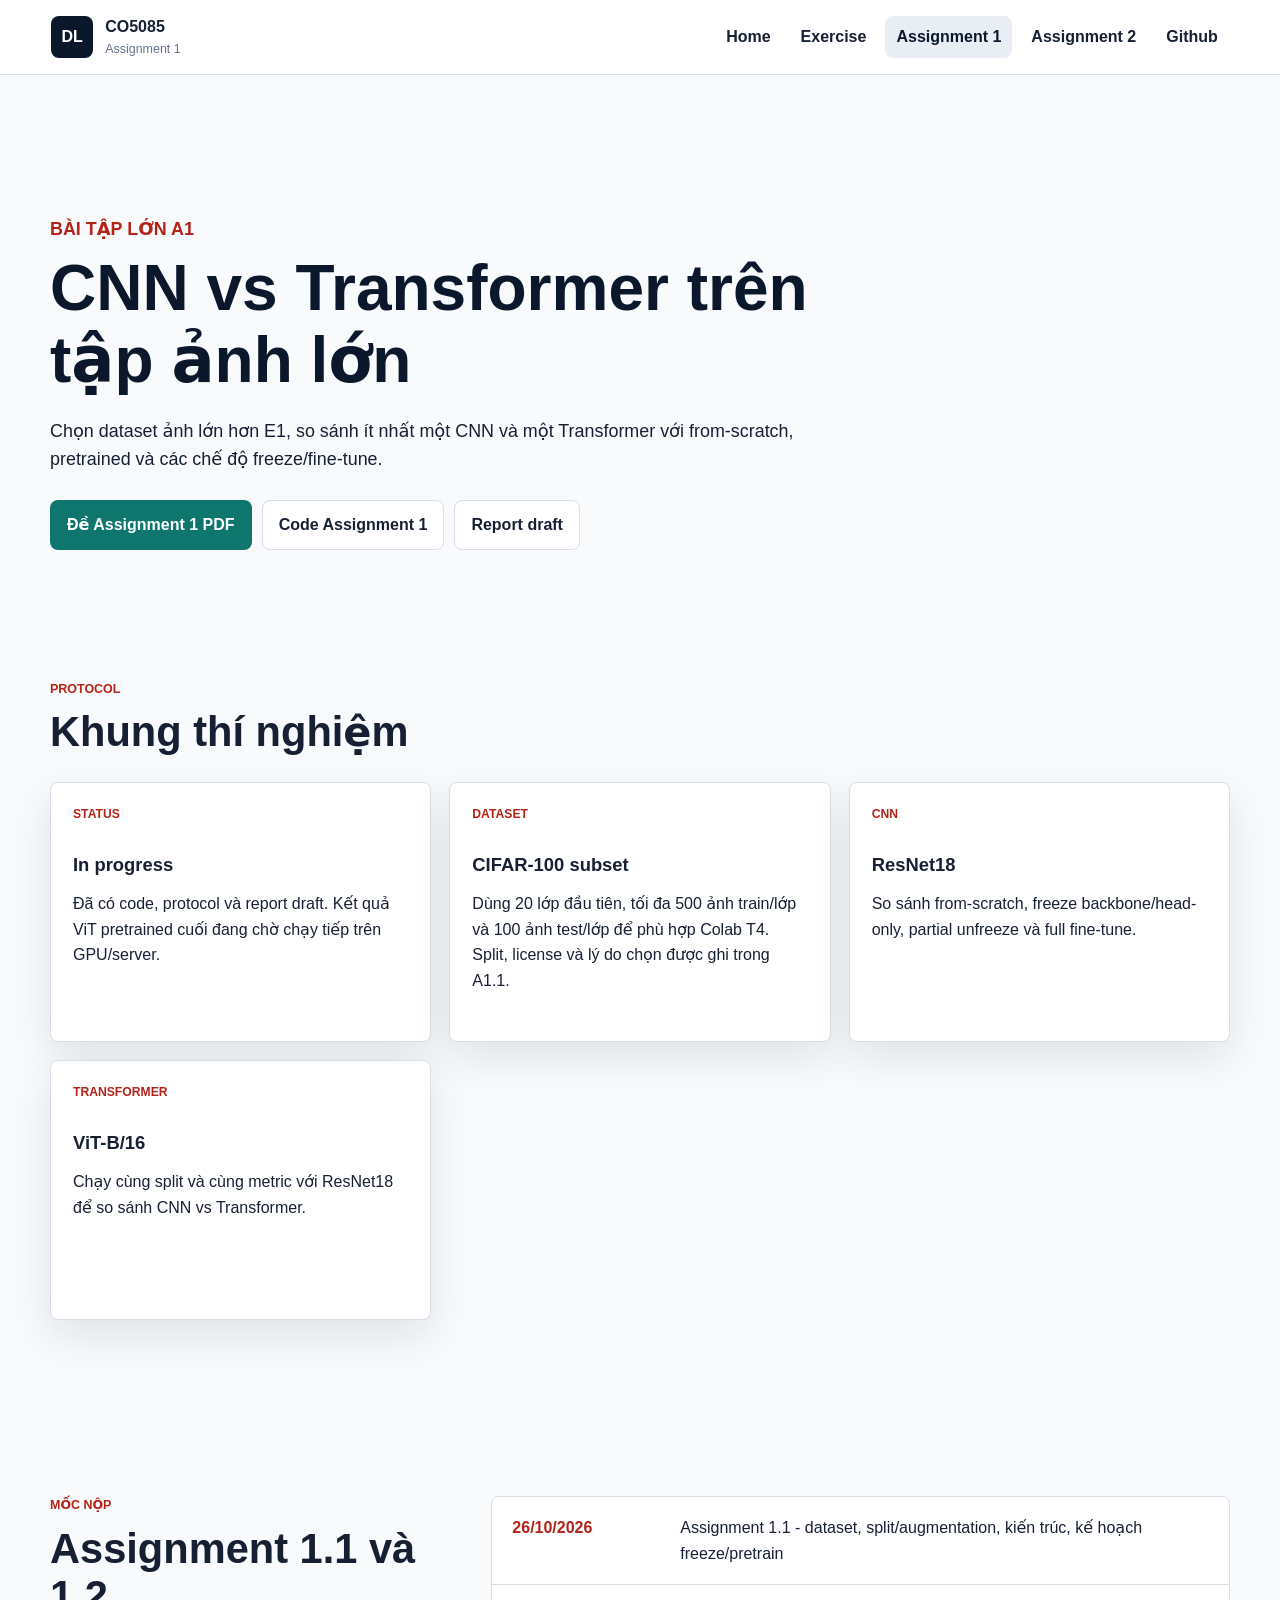
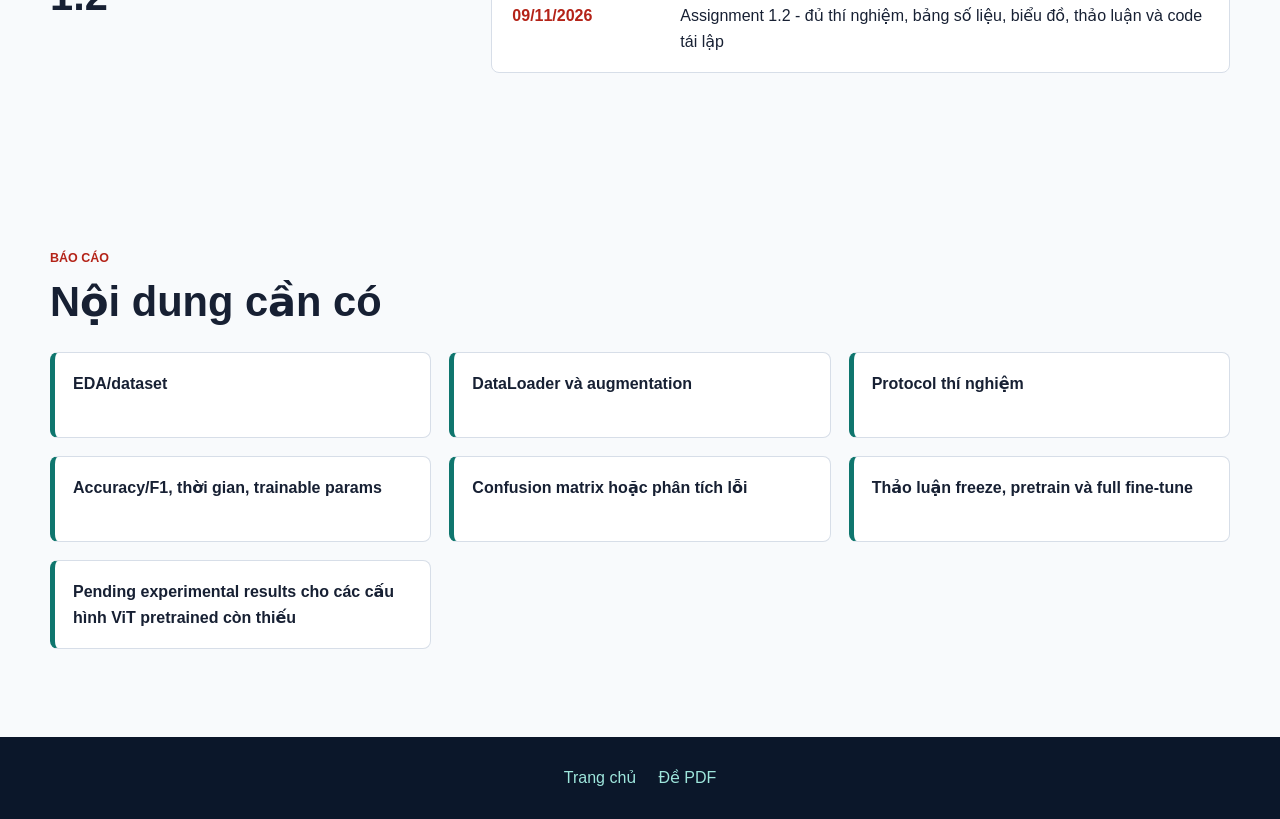
==== commit f6c8c3c8: "Redesign academic coursework dashboard" ====
--- a/pages/assignment1.html
+++ b/pages/assignment1.html
@@ -3,8 +3,8 @@
   <head>
     <meta charset="utf-8" />
     <meta name="viewport" content="width=device-width, initial-scale=1" />
-    <title>Assignment A1 - CO5085</title>
-    <link rel="stylesheet" href="../assets/css/styles.css" />
+    <title>Assignment 1 - CO5085</title>
+    <link rel="stylesheet" href="../assets/css/styles.css?v=20261009-research-dashboard" />
   </head>
   <body>
     <header class="site-header">
@@ -12,13 +12,13 @@
         <span class="brand-mark">DL</span>
         <span>
           <strong>CO5085</strong>
-          <small>Assignment A1</small>
+          <small>Assignment 1</small>
         </span>
       </a>
       <nav class="nav-links" aria-label="Điều hướng chính">
         <a href="../index.html">Home</a>
         <a href="exercises.html">Exercise</a>
-        <a href="assignment1.html">Assignment 1</a>
+        <a class="nav-active" aria-current="page" href="assignment1.html">Assignment 1</a>
         <a href="assignment2.html">Assignment 2</a>
         <a href="https://github.com/baond12/Deep_Learning_Course_HK261" target="_blank" rel="noreferrer">Github</a>
       </nav>
@@ -33,9 +33,9 @@
           from-scratch, pretrained và các chế độ freeze/fine-tune.
         </p>
         <div class="hero-actions">
-          <a class="button button-primary" href="../Exercise/assignment1-vne.pdf">Đề A1 PDF</a>
-          <a class="button button-secondary" href="https://github.com/baond12/Deep_Learning_Course_HK261/tree/main/A1" target="_blank" rel="noreferrer">Code A1</a>
-          <a class="button button-secondary" href="https://github.com/baond12/Deep_Learning_Course_HK261/blob/main/reports/assignment1.pdf" target="_blank" rel="noreferrer">Báo cáo A1</a>
+          <a class="button button-primary" href="../Exercise/assignment1-vne.pdf">Đề Assignment 1 PDF</a>
+          <a class="button button-secondary" href="https://github.com/baond12/Deep_Learning_Course_HK261/tree/main/A1" target="_blank" rel="noreferrer">Code Assignment 1</a>
+          <a class="button button-secondary" href="https://github.com/baond12/Deep_Learning_Course_HK261/blob/main/A1/report.md" target="_blank" rel="noreferrer">Report draft</a>
         </div>
       </section>
 
@@ -45,6 +45,11 @@
           <h2>Khung thí nghiệm</h2>
         </div>
         <div class="detail-grid">
+          <article class="detail-card">
+            <span class="card-label">Status</span>
+            <h3>In progress</h3>
+            <p>Đã có code, protocol và report draft. Kết quả ViT pretrained cuối đang chờ chạy tiếp trên GPU/server.</p>
+          </article>
           <article class="detail-card">
             <span class="card-label">Dataset</span>
             <h3>CIFAR-100 subset</h3>
@@ -69,16 +74,16 @@
       <section class="section two-column">
         <div>
           <p class="section-kicker">Mốc nộp</p>
-          <h2>A1.1 và A1.2</h2>
+          <h2>Assignment 1.1 và 1.2</h2>
         </div>
         <div class="timeline">
           <div class="timeline-row">
             <time datetime="2026-10-26">26/10/2026</time>
-            <span>A1.1 - dataset, split/augmentation, kiến trúc, kế hoạch freeze/pretrain</span>
+            <span>Assignment 1.1 - dataset, split/augmentation, kiến trúc, kế hoạch freeze/pretrain</span>
           </div>
           <div class="timeline-row">
             <time datetime="2026-11-09">09/11/2026</time>
-            <span>A1.2 - đủ thí nghiệm, bảng số liệu, biểu đồ, thảo luận và code tái lập</span>
+            <span>Assignment 1.2 - đủ thí nghiệm, bảng số liệu, biểu đồ, thảo luận và code tái lập</span>
           </div>
         </div>
       </section>
@@ -95,6 +100,7 @@
           <span>Accuracy/F1, thời gian, trainable params</span>
           <span>Confusion matrix hoặc phân tích lỗi</span>
           <span>Thảo luận freeze, pretrain và full fine-tune</span>
+          <span>Pending experimental results cho các cấu hình ViT pretrained còn thiếu</span>
         </div>
       </section>
     </main>
--- a/assets/css/styles.css
+++ b/assets/css/styles.css
@@ -1,15 +1,15 @@
 :root {
-  --ink: #1f2933;
-  --muted: #667085;
+  --ink: #172033;
+  --muted: #64748b;
   --line: #d7dee8;
   --paper: #ffffff;
-  --surface: #f5f7fb;
-  --deep: #10233f;
+  --surface: #f8fafc;
+  --deep: #0b172a;
   --teal: #0f766e;
   --red: #b42318;
   --amber: #b7791f;
   --blue: #1d4ed8;
-  --shadow: 0 18px 45px rgba(16, 35, 63, 0.11);
+  --shadow: 0 16px 42px rgba(15, 23, 42, 0.1);
 }
 
 * {
@@ -20,9 +20,11 @@
   margin: 0;
   color: var(--ink);
   background: var(--surface);
-  font-family: Inter, ui-sans-serif, system-ui, -apple-system, BlinkMacSystemFont, "Segoe UI",
-    sans-serif;
+  color-scheme: light;
+  font-family: Inter, "Segoe UI", Roboto, "Noto Sans", Arial, ui-sans-serif, system-ui,
+    -apple-system, BlinkMacSystemFont, sans-serif;
   line-height: 1.6;
+  overflow-x: hidden;
 }
 
 a {
@@ -82,6 +84,7 @@
   flex-wrap: wrap;
   gap: 8px;
   justify-content: flex-end;
+  min-width: 0;
 }
 
 .nav-links a {
@@ -92,22 +95,37 @@
   white-space: nowrap;
 }
 
-.nav-links a:hover {
+.nav-links a:hover,
+.nav-links a:focus-visible,
+.nav-links .nav-active {
   background: #e9eef5;
+  color: var(--deep);
+  outline: none;
+}
+
+.nav-links a:focus-visible,
+.button:focus-visible,
+.card-actions a:focus-visible,
+.link-panel a:focus-visible,
+.progress-row a:focus-visible {
+  box-shadow: 0 0 0 3px rgba(15, 118, 110, 0.2);
 }
 
 .hero {
   position: relative;
   display: grid;
-  min-height: 72vh;
-  align-items: end;
+  min-height: clamp(520px, 62vh, 680px);
+  align-items: center;
   overflow: hidden;
-  background-position: center;
-  background-size: cover;
+  background:
+    radial-gradient(circle at 78% 28%, rgba(15, 118, 110, 0.28), transparent 32%),
+    linear-gradient(135deg, #0b172a 0%, #10233f 54%, #0f3f45 100%);
 }
 
 .hero-home {
-  background-image: url("../img/course-roadmap.png");
+  background:
+    radial-gradient(circle at 78% 28%, rgba(15, 118, 110, 0.28), transparent 32%),
+    linear-gradient(135deg, #0b172a 0%, #10233f 54%, #0f3f45 100%);
 }
 
 .hero-shade {
@@ -119,11 +137,35 @@
 }
 
 .hero-content {
+  display: grid;
+  grid-template-columns: minmax(0, 0.9fr) minmax(320px, 0.85fr);
+  gap: clamp(28px, 5vw, 64px);
+  align-items: center;
   position: relative;
-  width: min(860px, calc(100% - 36px));
-  padding: 112px 0 80px;
+  width: min(1180px, calc(100% - 36px));
+  padding: clamp(70px, 8vw, 96px) 0 clamp(56px, 7vw, 76px);
   margin: 0 auto;
   color: #ffffff;
+}
+
+.hero-copy-block {
+  min-width: 0;
+  z-index: 1;
+}
+
+.hero-visual {
+  min-width: 0;
+  margin: 0;
+  opacity: 0.62;
+  transform: translateX(2%);
+}
+
+.hero-visual img {
+  display: block;
+  width: 100%;
+  max-height: 520px;
+  object-fit: contain;
+  filter: saturate(0.9) contrast(0.95);
 }
 
 .eyebrow,
@@ -149,7 +191,7 @@
 
 h1 {
   max-width: 760px;
-  font-size: clamp(2.6rem, 7vw, 5.7rem);
+  font-size: clamp(2.4rem, 5vw, 4.8rem);
   letter-spacing: 0;
 }
 
@@ -169,7 +211,7 @@
 .page-hero p {
   max-width: 760px;
   margin-top: 20px;
-  font-size: clamp(1rem, 2vw, 1.18rem);
+  font-size: clamp(1rem, 1.4vw, 1.14rem);
 }
 
 .hero-actions,
@@ -180,6 +222,28 @@
   margin-top: 26px;
 }
 
+.hero-meta {
+  display: flex;
+  flex-wrap: wrap;
+  gap: 10px;
+  margin-top: 24px;
+}
+
+.hero-meta span {
+  padding: 9px 12px;
+  border: 1px solid rgba(255, 255, 255, 0.26);
+  border-radius: 8px;
+  color: #f4fbfb;
+  background: rgba(255, 255, 255, 0.11);
+  backdrop-filter: blur(10px);
+  font-size: 0.92rem;
+  font-weight: 720;
+}
+
+.hero-meta .status-chip {
+  border-color: rgba(255, 255, 255, 0.24);
+}
+
 .button,
 .card-actions a,
 .link-panel a {
@@ -228,6 +292,17 @@
   margin-bottom: 26px;
 }
 
+.section-lead,
+.section-heading > p:not(.section-kicker) {
+  max-width: 680px;
+  margin-top: 14px;
+  color: var(--muted);
+}
+
+.intro-panel {
+  padding-bottom: clamp(34px, 6vw, 64px);
+}
+
 .two-column {
   display: grid;
   grid-template-columns: minmax(220px, 0.8fr) minmax(0, 1.6fr);
@@ -254,10 +329,17 @@
   grid-template-columns: repeat(3, minmax(0, 1fr));
 }
 
+.coursework-grid {
+  display: grid;
+  grid-template-columns: repeat(5, minmax(0, 1fr));
+  gap: 18px;
+}
+
 .info-card,
 .submission-card,
 .work-card,
-.detail-card {
+.detail-card,
+.course-card {
   min-width: 0;
   padding: 22px;
   border: 1px solid var(--line);
@@ -268,13 +350,32 @@
 
 .submission-card,
 .work-card,
-.detail-card {
+.detail-card,
+.course-card {
   display: flex;
   min-height: 260px;
   flex-direction: column;
   gap: 16px;
 }
 
+.course-card {
+  min-height: 300px;
+}
+
+.course-card-top {
+  display: flex;
+  flex-wrap: wrap;
+  gap: 10px;
+  align-items: center;
+  justify-content: space-between;
+}
+
+.course-card-top time {
+  color: var(--muted);
+  font-size: 0.85rem;
+  font-weight: 760;
+}
+
 .card-label,
 .status-pill {
   display: inline-flex;
@@ -297,6 +398,18 @@
   background: var(--deep);
 }
 
+.status-done {
+  background: var(--teal);
+}
+
+.status-progress {
+  background: var(--blue);
+}
+
+.status-planned {
+  background: var(--amber);
+}
+
 .card-actions {
   margin-top: auto;
 }
@@ -304,6 +417,92 @@
 .card-actions a {
   padding: 8px 10px;
   background: #edf4f2;
+}
+
+.pending-list {
+  display: grid;
+  gap: 10px;
+}
+
+.pending-list span {
+  padding: 12px 14px;
+  border: 1px solid var(--line);
+  border-radius: 8px;
+  color: var(--muted);
+  background: #f8fafc;
+  font-weight: 720;
+}
+
+.progress-board {
+  display: grid;
+  overflow: hidden;
+  border: 1px solid var(--line);
+  border-radius: 8px;
+  background: var(--paper);
+  box-shadow: var(--shadow);
+}
+
+.progress-row {
+  display: grid;
+  grid-template-columns: minmax(190px, 0.9fr) minmax(0, 1.6fr) auto;
+  gap: 18px;
+  align-items: center;
+  padding: 18px 20px;
+  border-bottom: 1px solid var(--line);
+}
+
+.progress-row:last-child {
+  border-bottom: 0;
+}
+
+.progress-row h3 {
+  margin-top: 8px;
+}
+
+.progress-row p {
+  color: var(--muted);
+}
+
+.progress-row a {
+  display: inline-flex;
+  min-height: 38px;
+  align-items: center;
+  justify-content: center;
+  padding: 8px 12px;
+  border-radius: 8px;
+  color: var(--deep);
+  background: #edf4f2;
+  font-weight: 750;
+  white-space: nowrap;
+}
+
+.focus-section {
+  align-items: stretch;
+}
+
+.focus-card {
+  padding: 24px;
+  border: 1px solid var(--line);
+  border-radius: 8px;
+  background:
+    linear-gradient(135deg, rgba(15, 118, 110, 0.1), rgba(180, 35, 24, 0.08)),
+    var(--paper);
+  box-shadow: var(--shadow);
+}
+
+.focus-grid {
+  display: grid;
+  grid-template-columns: minmax(150px, 0.55fr) minmax(0, 1fr);
+  gap: 14px 18px;
+}
+
+.focus-grid span {
+  color: var(--muted);
+  font-weight: 760;
+}
+
+.focus-grid strong {
+  color: var(--deep);
 }
 
 .timeline {
@@ -370,6 +569,29 @@
 
 .link-panel a:hover {
   background: #edf4f2;
+}
+
+.quick-section {
+  padding-top: 0;
+}
+
+.quick-grid {
+  display: grid;
+  grid-template-columns: repeat(3, minmax(0, 1fr));
+  gap: 18px;
+}
+
+.quick-card {
+  min-width: 0;
+  padding: 22px;
+  border: 1px solid var(--line);
+  border-radius: 8px;
+  background: var(--paper);
+  box-shadow: var(--shadow);
+}
+
+.quick-card h3 {
+  margin-bottom: 16px;
 }
 
 .check-grid {
@@ -405,11 +627,26 @@
   .submission-grid,
   .work-grid,
   .detail-grid,
-  .check-grid {
+  .check-grid,
+  .coursework-grid,
+  .quick-grid {
     grid-template-columns: 1fr 1fr;
   }
 
   .two-column {
+    grid-template-columns: 1fr;
+  }
+
+  .hero-content {
+    grid-template-columns: 1fr;
+  }
+
+  .hero-visual {
+    max-width: 560px;
+    opacity: 0.38;
+  }
+
+  .progress-row {
     grid-template-columns: 1fr;
   }
 }
@@ -418,10 +655,21 @@
   .site-header {
     align-items: flex-start;
     flex-direction: column;
+    overflow: hidden;
   }
 
   .nav-links {
-    justify-content: flex-start;
+    display: grid;
+    width: calc(100vw - 36px);
+    max-width: 100%;
+    grid-template-columns: 1fr;
+    justify-content: stretch;
+  }
+
+  .nav-links a {
+    justify-content: center;
+    min-width: 0;
+    text-align: center;
   }
 
   .hero {
@@ -430,6 +678,26 @@
 
   .hero-content {
     padding: 92px 0 52px;
+  }
+
+  .hero-actions,
+  .hero-actions .button,
+  .hero-meta,
+  .hero-meta span {
+    width: 100%;
+  }
+
+  .hero-visual {
+    width: 100%;
+    overflow: hidden;
+    opacity: 0.32;
+    transform: none;
+  }
+
+  .hero-visual img {
+    width: 112%;
+    max-width: none;
+    transform: translateX(-6%);
   }
 
   .info-grid,
@@ -437,13 +705,23 @@
   .work-grid,
   .detail-grid,
   .check-grid,
+  .coursework-grid,
+  .quick-grid,
   .link-panel {
     grid-template-columns: 1fr;
+  }
+
+  .hero {
+    min-height: auto;
   }
 
   .timeline-row {
     grid-template-columns: 1fr;
     gap: 4px;
   }
-}
-
+
+  .focus-grid {
+    grid-template-columns: 1fr;
+  }
+}
+
